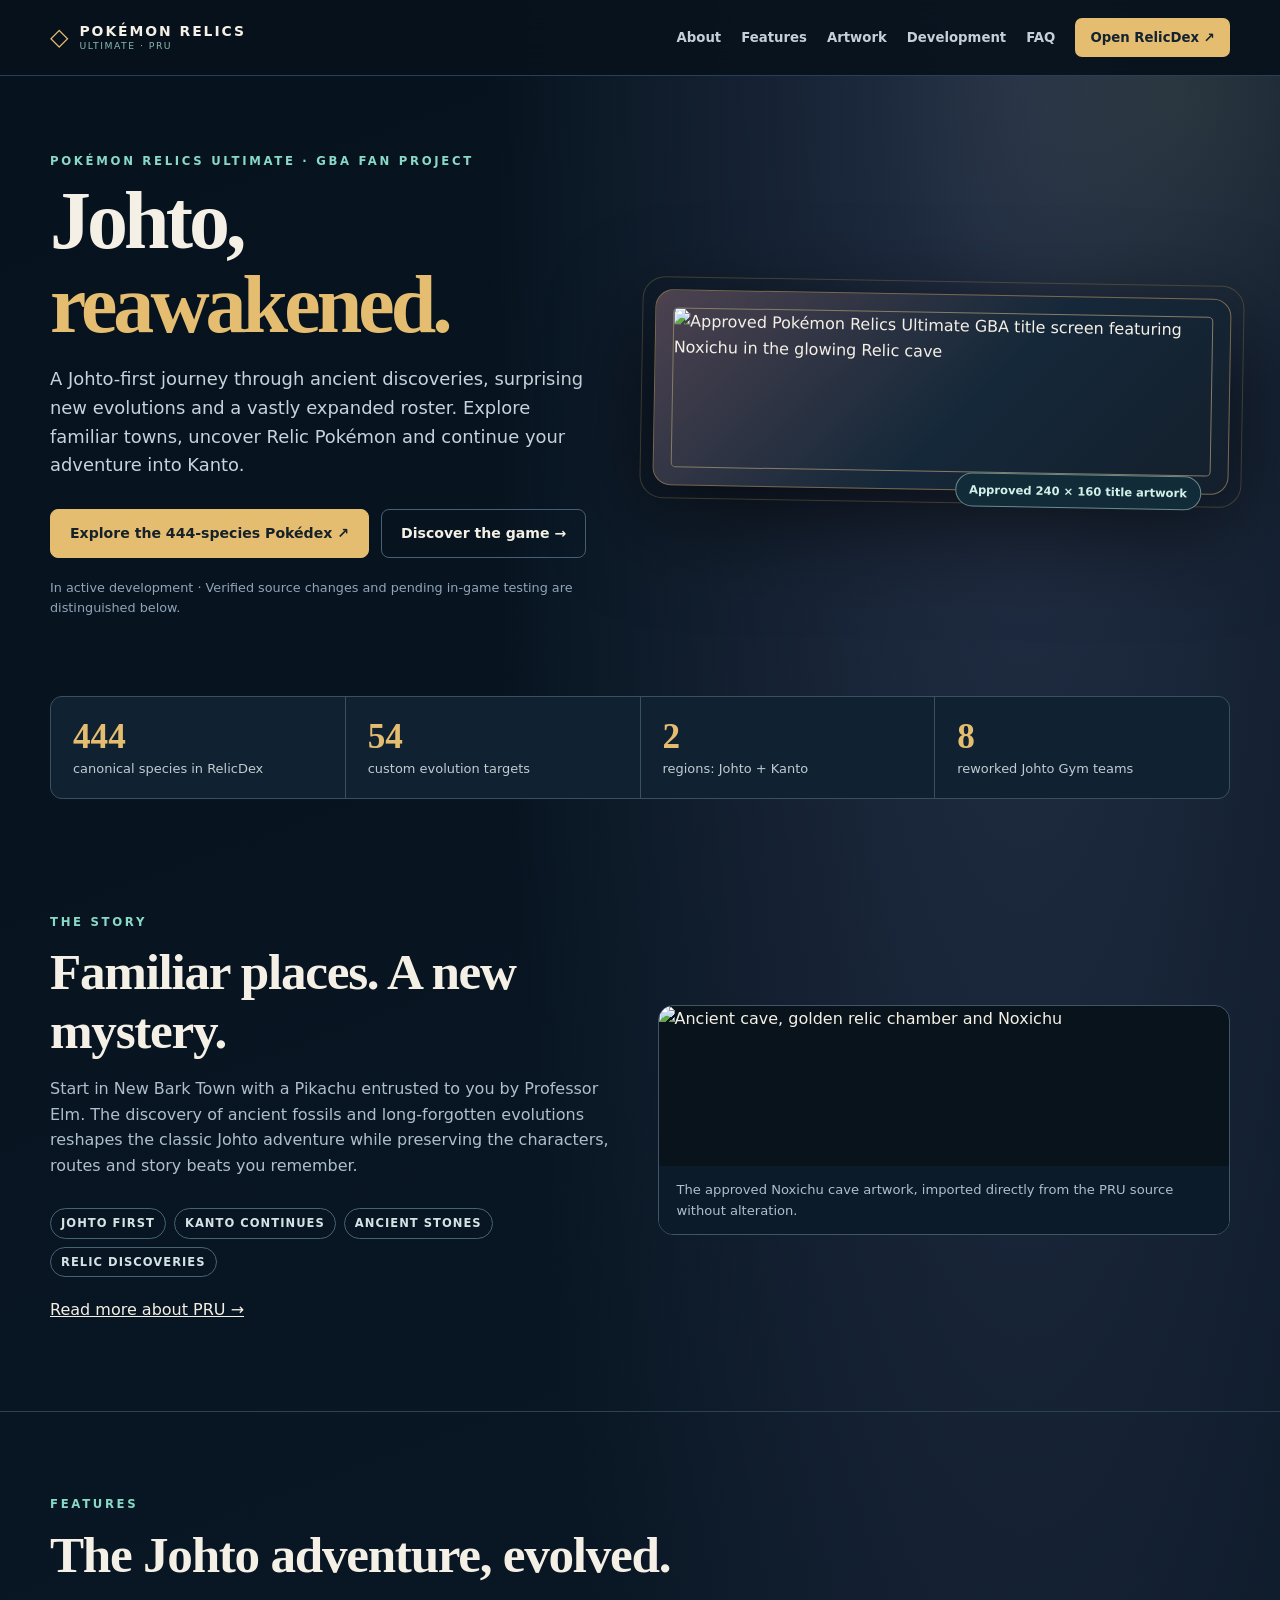
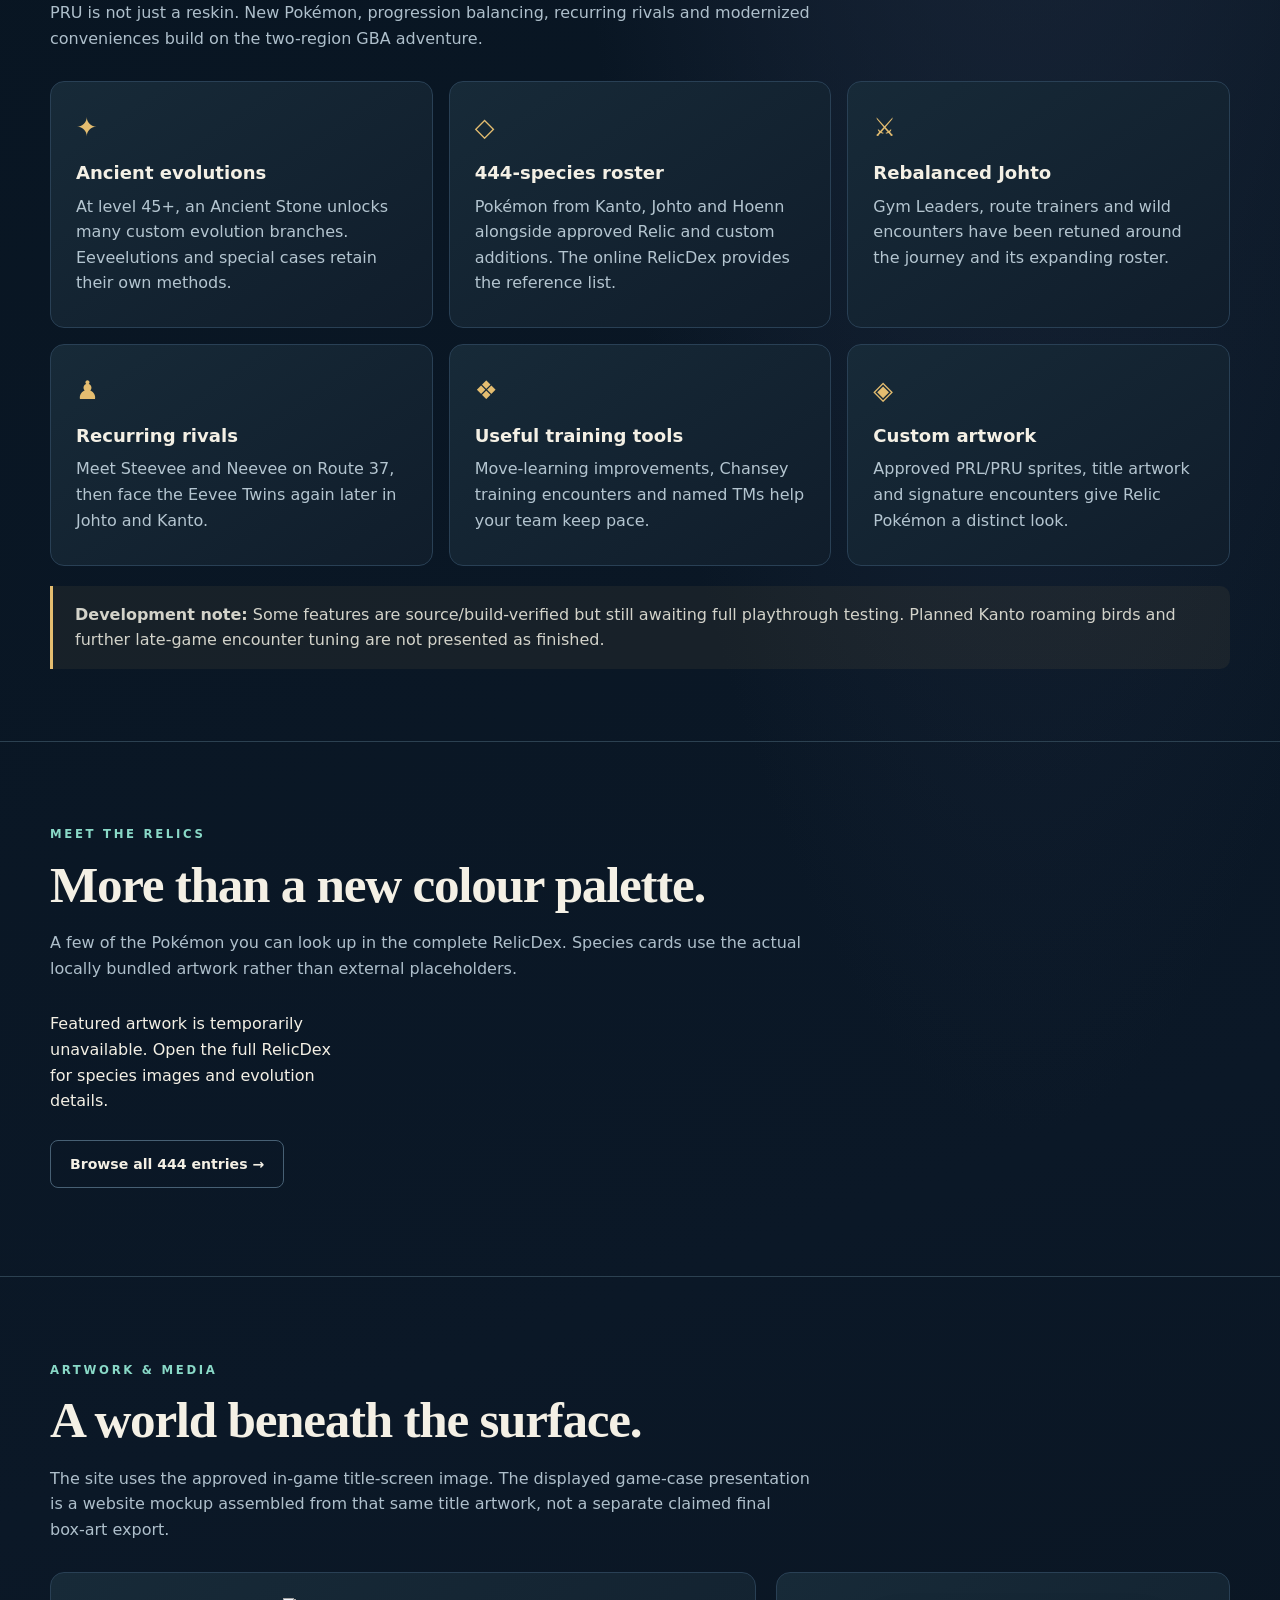
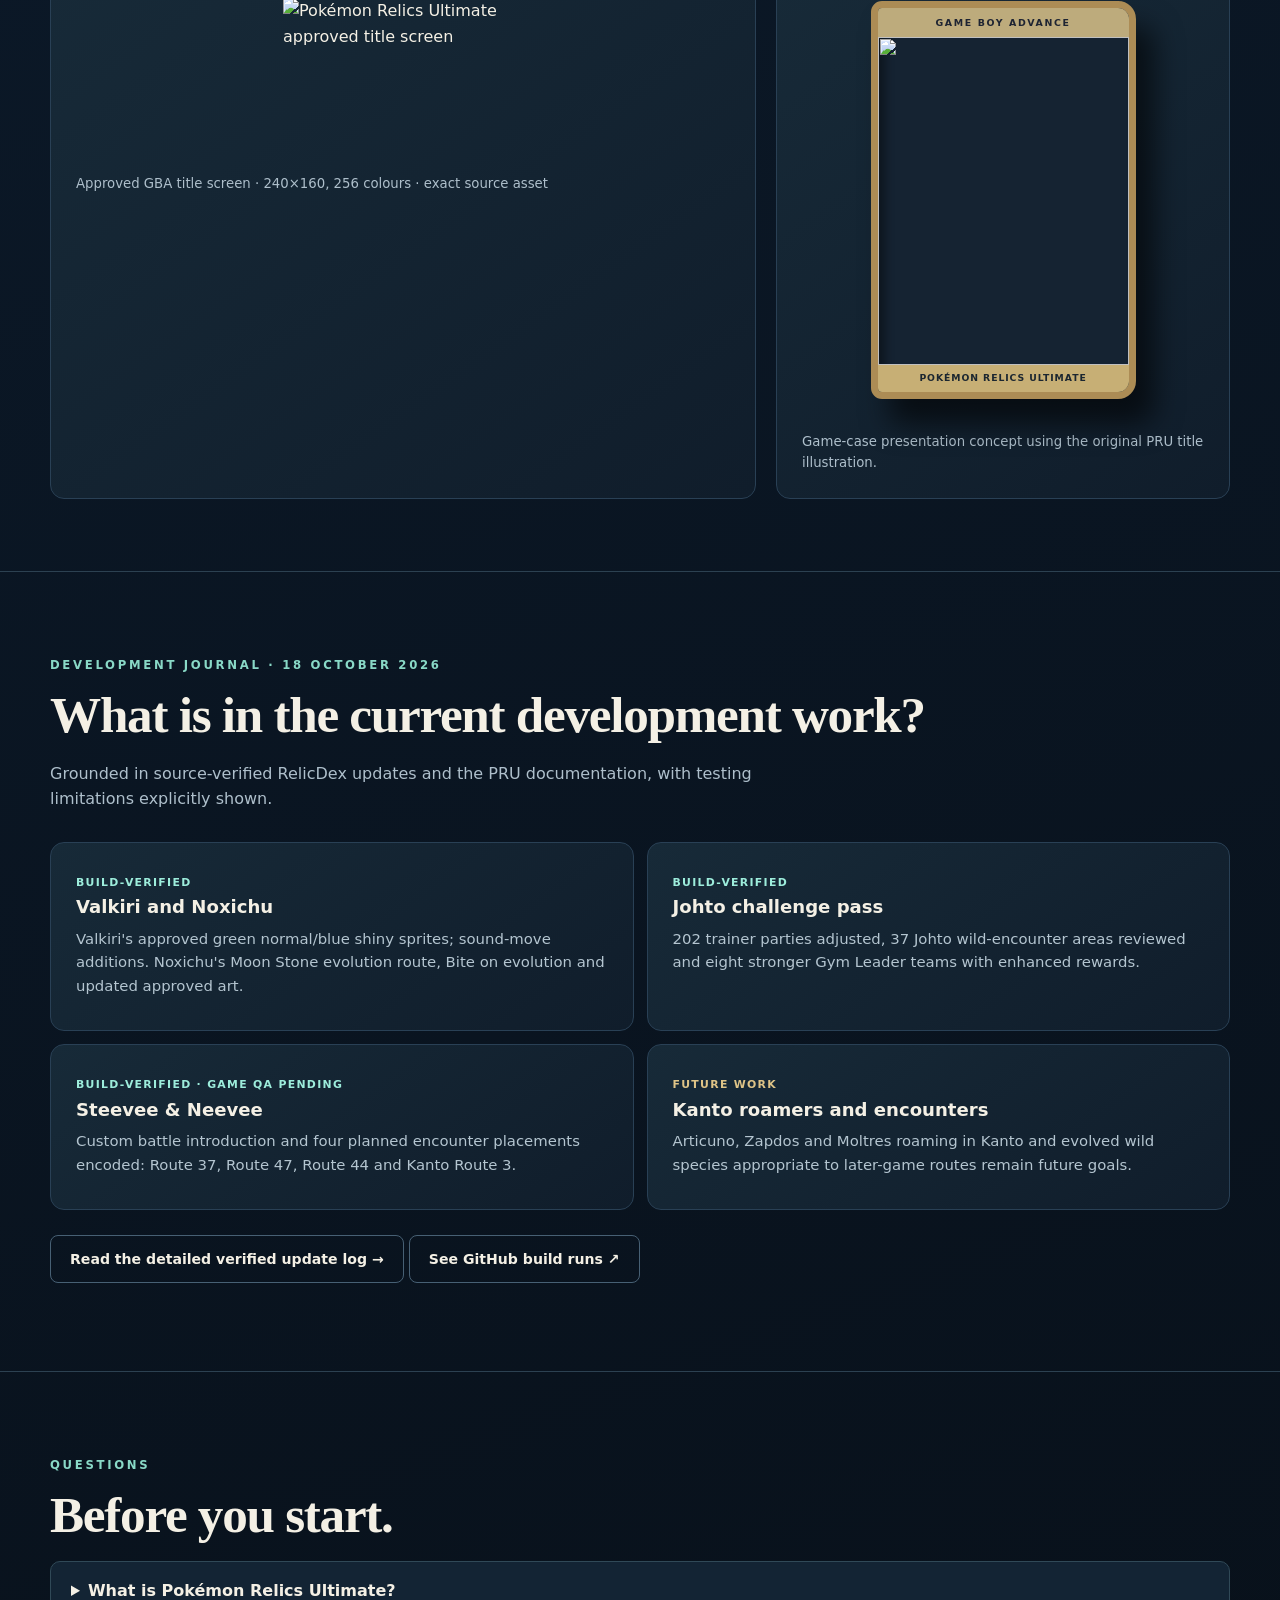
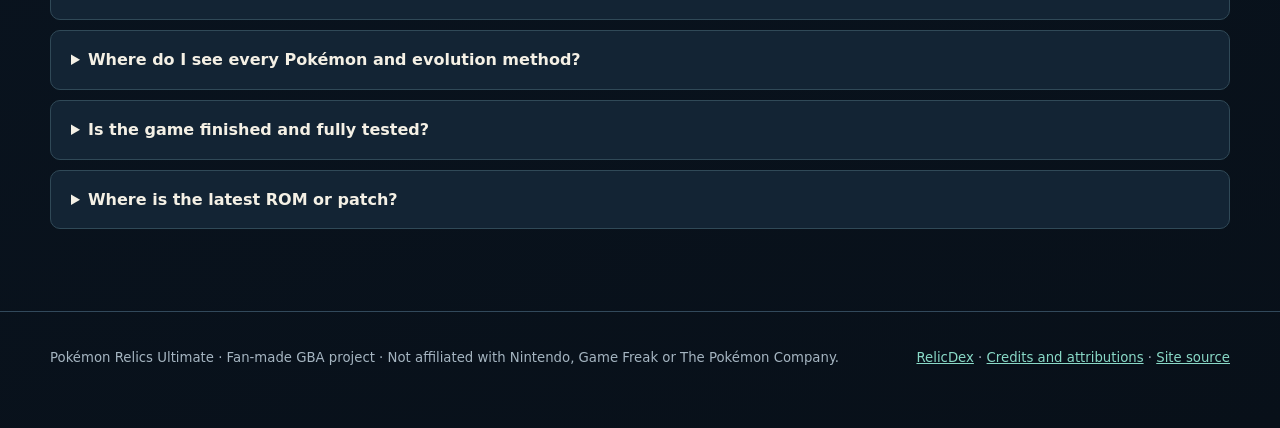
==== site/pru/index.html @ 5d728627 "feat(pru-site): publish PRU companion website with approved title and live RelicDex sprites" ====
<!doctype html><html lang="en"><head><meta charset="utf-8"><meta name="viewport" content="width=device-width, initial-scale=1"><meta name="theme-color" content="#08111b"><meta name="description" content="The official development companion for Pokémon Relics Ultimate: a 444-species GBA Johto and Kanto adventure, custom evolutions, artwork and RelicDex."><link rel="stylesheet" href="styles.css"><title>Pokémon Relics Ultimate — Johto, Reawakened</title></head><body><header class="mast"><div class="container"><a class="brand" href="./" aria-label="Pokémon Relics Ultimate home"><span class="emblem">◇</span><span><b>POKÉMON RELICS</b><small>ULTIMATE · PRU</small></span></a><nav class="nav" aria-label="Main navigation"><a href="about/">About</a><a href="#features">Features</a><a href="#gallery">Artwork</a><a href="#updates">Development</a><a href="#faq">FAQ</a><a class="dex-link" href="../">Open RelicDex ↗</a></nav></div></header>
<main>
<section class="hero"><div class="container hero-grid"><div><div class="eyebrow">Pokémon Relics Ultimate · GBA fan project</div><h1>Johto,<br><span>reawakened.</span></h1><p class="lead">A Johto-first journey through ancient discoveries, surprising new evolutions and a vastly expanded roster. Explore familiar towns, uncover Relic Pokémon and continue your adventure into Kanto.</p><div class="hero-actions"><a class="btn" href="../">Explore the 444-species Pokédex ↗</a><a class="btn secondary" href="about/">Discover the game →</a></div><p class="micro">In active development · Verified source changes and pending in-game testing are distinguished below.</p></div><div class="art-frame"><img src="media/title-screen.png" alt="Approved Pokémon Relics Ultimate GBA title screen featuring Noxichu in the glowing Relic cave" width="240" height="160"><span class="tag">Approved 240 × 160 title artwork</span></div></div></section>
<div class="container"><div class="metric-bar" aria-label="Project highlights"><div><b>444</b><span>canonical species in RelicDex</span></div><div><b>54</b><span>custom evolution targets</span></div><div><b>2</b><span>regions: Johto + Kanto</span></div><div><b>8</b><span>reworked Johto Gym teams</span></div></div></div>
<section id="about" class="section"><div class="container feature-split"><div><p class="eyebrow">The story</p><h2>Familiar places. A new mystery.</h2><p class="intro">Start in New Bark Town with a Pikachu entrusted to you by Professor Elm. The discovery of ancient fossils and long-forgotten evolutions reshapes the classic Johto adventure while preserving the characters, routes and story beats you remember.</p><div class="chips"><span class="chip">Johto first</span><span class="chip">Kanto continues</span><span class="chip">Ancient Stones</span><span class="chip">Relic discoveries</span></div><p style="margin-top:20px"><a class="text-link" href="about/">Read more about PRU →</a></p></div><div class="quote-art"><img src="media/title-screen.png" width="240" height="160" alt="Ancient cave, golden relic chamber and Noxichu"><div class="caption">The approved Noxichu cave artwork, imported directly from the PRU source without alteration.</div></div></div></section>
<section class="section divider" id="features"><div class="container"><p class="eyebrow">Features</p><h2>The Johto adventure, evolved.</h2><p class="intro">PRU is not just a reskin. New Pokémon, progression balancing, recurring rivals and modernized conveniences build on the two-region GBA adventure.</p><div class="grid-3">
<article class="panel"><div class="iconic">✦</div><h3>Ancient evolutions</h3><p>At level 45+, an Ancient Stone unlocks many custom evolution branches. Eeveelutions and special cases retain their own methods.</p></article>
<article class="panel"><div class="iconic">◇</div><h3>444-species roster</h3><p>Pokémon from Kanto, Johto and Hoenn alongside approved Relic and custom additions. The online RelicDex provides the reference list.</p></article>
<article class="panel"><div class="iconic">⚔</div><h3>Rebalanced Johto</h3><p>Gym Leaders, route trainers and wild encounters have been retuned around the journey and its expanding roster.</p></article>
<article class="panel"><div class="iconic">♟</div><h3>Recurring rivals</h3><p>Meet Steevee and Neevee on Route 37, then face the Eevee Twins again later in Johto and Kanto.</p></article>
<article class="panel"><div class="iconic">❖</div><h3>Useful training tools</h3><p>Move-learning improvements, Chansey training encounters and named TMs help your team keep pace.</p></article>
<article class="panel"><div class="iconic">◈</div><h3>Custom artwork</h3><p>Approved PRL/PRU sprites, title artwork and signature encounters give Relic Pokémon a distinct look.</p></article>
</div><div class="aside"><strong>Development note:</strong> Some features are source/build-verified but still awaiting full playthrough testing. Planned Kanto roaming birds and further late-game encounter tuning are not presented as finished.</div></div></section>
<section class="section divider" id="pokemon"><div class="container"><p class="eyebrow">Meet the Relics</p><h2>More than a new colour palette.</h2><p class="intro">A few of the Pokémon you can look up in the complete RelicDex. Species cards use the actual locally bundled artwork rather than external placeholders.</p><div id="relic-gallery" class="dex-shelf" aria-live="polite"><div class="panel">Loading verified RelicDex artwork…</div></div><p style="margin-top:26px"><a class="btn secondary" href="../">Browse all 444 entries →</a></p></div></section>
<section class="section divider" id="gallery"><div class="container"><p class="eyebrow">Artwork &amp; media</p><h2>A world beneath the surface.</h2><p class="intro">The site uses the approved in-game title-screen image. The displayed game-case presentation is a website mockup assembled from that same title artwork, not a separate claimed final box-art export.</p><div class="gallery"><figure class="panel"><img src="media/title-screen.png" alt="Pokémon Relics Ultimate approved title screen" width="240" height="160"><figcaption>Approved GBA title screen · 240×160, 256 colours · exact source asset</figcaption></figure><figure class="panel"><div class="gamebox" role="img" aria-label="Website game-case concept featuring the approved PRU title artwork"><img src="media/title-screen.png" alt=""></div><figcaption>Game-case presentation concept using the original PRU title illustration.</figcaption></figure></div></div></section>
<section class="section divider" id="updates"><div class="container"><p class="eyebrow">Development journal · 18 October 2026</p><h2>What is in the current development work?</h2><p class="intro">Grounded in source-verified RelicDex updates and the PRU documentation, with testing limitations explicitly shown.</p><div class="timeline">
<article class="panel"><span class="status">Build-verified</span><h3>Valkiri and Noxichu</h3><p>Valkiri's approved green normal/blue shiny sprites; sound-move additions. Noxichu's Moon Stone evolution route, Bite on evolution and updated approved art.</p></article>
<article class="panel"><span class="status">Build-verified</span><h3>Johto challenge pass</h3><p>202 trainer parties adjusted, 37 Johto wild-encounter areas reviewed and eight stronger Gym Leader teams with enhanced rewards.</p></article>
<article class="panel"><span class="status">Build-verified · game QA pending</span><h3>Steevee &amp; Neevee</h3><p>Custom battle introduction and four planned encounter placements encoded: Route 37, Route 47, Route 44 and Kanto Route 3.</p></article>
<article class="panel"><span class="status plan">Future work</span><h3>Kanto roamers and encounters</h3><p>Articuno, Zapdos and Moltres roaming in Kanto and evolved wild species appropriate to later-game routes remain future goals.</p></article>
</div><p style="margin-top:25px"><a class="btn secondary" href="../updates.html">Read the detailed verified update log →</a> <a class="btn secondary" href="https://github.com/jamesthoward2112-tech/Pokemon-Johto-Relics/actions">See GitHub build runs ↗</a></p></div></section>
<section class="section divider faq" id="faq"><div class="container"><p class="eyebrow">Questions</p><h2>Before you start.</h2>
<details><summary>What is Pokémon Relics Ultimate?</summary><p>A fan-made Pokémon GBA project with a Johto-first campaign, continuation into Kanto, an expanded canonical RelicDex and bespoke Relic evolutions.</p></details>
<details><summary>Where do I see every Pokémon and evolution method?</summary><p>Use <a href="../">RelicDex</a>, which contains the 444-entry species list, artwork and evolution information. For development-specific discrepancies, consult the <a href="../updates.html">current update log</a>.</p></details>
<details><summary>Is the game finished and fully tested?</summary><p>No. Builds and source changes have passed automated checks, but individual gameplay scenarios, catchability and completion remain under testing. Do not mistake source integration for a final release.</p></details>
<details><summary>Where is the latest ROM or patch?</summary><p>Check the <a href="https://github.com/jamesthoward2112-tech/Pokemon-Johto-Relics/actions">PRU GitHub Actions builds</a> for development artifacts and the <a href="https://github.com/jamesthoward2112-tech/Pokemon-Johto-Relics/releases">Releases page</a> for any publicly posted release. Back up your save before testing a new build.</p></details>
</div></section>
</main><footer class="footer"><div class="container footer-row"><div>Pokémon Relics Ultimate · Fan-made GBA project · Not affiliated with Nintendo, Game Freak or The Pokémon Company.</div><div><a href="../">RelicDex</a> · <a href="https://github.com/jamesthoward2112-tech/Pokemon-Johto-Relics/blob/1.3-shop-ui/CREDITS.md">Credits and attributions</a> · <a href="https://github.com/jamesthoward2112-tech/RelicDex">Site source</a></div></div></footer><script src="site.js" defer></script></body></html>
---- site/pru/styles.css ----
:root{color-scheme:dark;--bg:#08111b;--panel:#101f2d;--ink:#f4f0e5;--muted:#aebfcb;--gold:#e4bd70;--teal:#89d9c7;--line:#294055}
*{box-sizing:border-box}html{scroll-behavior:smooth}body{margin:0;background:radial-gradient(ellipse at 80% 0%,#243047 0,transparent 37%),linear-gradient(160deg,#06131e 0%,#0b1827 55%,#081019 100%);color:var(--ink);font:16px/1.6 system-ui,-apple-system,Segoe UI,sans-serif}a{color:inherit}a:focus-visible,button:focus-visible{outline:3px solid var(--gold);outline-offset:4px}
.container{width:min(1180px,calc(100% - 40px));margin-inline:auto}.mast{position:sticky;top:0;z-index:20;backdrop-filter:blur(20px);background:#08121ce8;border-bottom:1px solid #284057}.mast>.container{min-height:75px;display:flex;align-items:center;gap:1.6rem}.brand{text-decoration:none;display:flex;align-items:center;gap:11px;min-width:max-content}.emblem{color:var(--gold);font-size:1.5rem}.brand b{display:block;letter-spacing:.14em;font-size:.87rem;line-height:1.15}.brand small{display:block;color:#8ab8b1;letter-spacing:.16em;font-size:.58rem;line-height:1.5}.nav{display:flex;align-items:center;justify-content:flex-end;gap:1.25rem;flex:1;flex-wrap:wrap}.nav a{text-decoration:none;color:#c4cfda;font-weight:600;font-size:.83rem}.nav a:hover,.text-link:hover{color:var(--gold)}.nav .dex-link{background:var(--gold);color:#132331;padding:.55rem .95rem;border-radius:7px}.nav .dex-link:hover{color:#132331;background:#f2d49c}
.eyebrow{color:var(--teal);font-size:.73rem;letter-spacing:.23em;text-transform:uppercase;font-weight:800}.hero{padding:76px 0 65px;position:relative;overflow:hidden}.hero:before{content:"";position:absolute;width:600px;height:600px;right:-190px;top:-280px;background:radial-gradient(circle,#53604c44 0,transparent 70%);pointer-events:none}.hero-grid{display:grid;grid-template-columns:minmax(0,1fr) minmax(0,1.06fr);align-items:center;gap:5.2%}.hero h1{font-family:Georgia,Cambria,serif;font-size:clamp(2.9rem,6.4vw,5.6rem);line-height:1.03;letter-spacing:-.048em;margin:.5rem 0 1.1rem}.hero h1 span{color:var(--gold)}.lead{font-size:1.12rem;color:#c7d3db;max-width:620px}.hero-actions{display:flex;gap:12px;flex-wrap:wrap;margin-top:29px}.btn{display:inline-flex;justify-content:center;align-items:center;gap:9px;background:var(--gold);color:#16212a;text-decoration:none;border-radius:8px;padding:12px 19px;font-weight:800;font-size:.88rem;border:1px solid var(--gold)}.btn.secondary{background:transparent;color:var(--ink);border-color:#476074}.btn:hover{filter:brightness(1.1);transform:translateY(-1px)}.micro{font-size:.8rem;color:#91a4b6;margin-top:20px}
.art-frame{position:relative;padding:17px;background:linear-gradient(135deg,#4d4250,#152839 55%,#141f2c);box-shadow:0 30px 100px #000a;border:1px solid #7a684e;border-radius:18px;transform:rotate(1deg)}.art-frame:before{content:"";position:absolute;inset:-14px;border:1px solid #ac90554d;border-radius:23px;pointer-events:none}.art-frame img{display:block;width:100%;aspect-ratio:3/2;object-fit:cover;image-rendering:pixelated;border:1px solid #857c64;border-radius:5px}.art-frame .tag{position:absolute;bottom:-17px;right:26px;padding:7px 13px;background:#112b38;border:1px solid #6b8a8a;border-radius:100px;color:#d4efe8;font-size:.72rem;font-weight:700}
.metric-bar{display:grid;grid-template-columns:repeat(4,1fr);gap:1px;background:#395063;border:1px solid #395063;border-radius:12px;overflow:hidden;margin-bottom:30px}.metric-bar>div{background:#102231;padding:19px 22px}.metric-bar b{display:block;font:700 clamp(1.5rem,3vw,2.2rem)/1.2 Georgia,serif;color:var(--gold)}.metric-bar span{display:block;color:#c1cbd1;font-size:.81rem}
section{scroll-margin-top:88px}.section{padding:72px 0}.section h2{font-family:Georgia,Cambria,serif;font-size:clamp(2rem,4vw,3.2rem);letter-spacing:-.025em;line-height:1.14;margin:.5rem 0 1rem}.intro{max-width:760px;color:var(--muted);margin-bottom:30px}.divider{border-top:1px solid #2c4151}.grid-3{display:grid;grid-template-columns:repeat(3,minmax(0,1fr));gap:16px}.grid-2{display:grid;grid-template-columns:repeat(2,minmax(0,1fr));gap:18px}.panel{background:linear-gradient(145deg,#172a38,#101d2b);border:1px solid var(--line);border-radius:14px;padding:25px}.panel .num{font:700 1.6rem Georgia,serif;color:var(--gold)}.panel h3{font-size:1.13rem;line-height:1.35;margin:.8rem 0 .5rem}.panel p{color:#b4c5d0;margin:.4rem 0}.iconic{font-size:1.6rem;color:var(--gold)}.aside{border-left:3px solid var(--gold);padding:16px 22px;margin-top:20px;background:#dcb86211;color:#d3d3ca;border-radius:0 10px 10px 0}
.feature-split{display:grid;grid-template-columns:1fr 1fr;gap:35px;align-items:center}.quote-art{position:relative;border:1px solid #415565;border-radius:15px;overflow:hidden;background:#09131b}.quote-art img{width:100%;display:block;image-rendering:pixelated}.quote-art .caption{padding:13px 18px;font-size:.82rem;color:#aebfcb;background:#0c1b29}.chips{display:flex;gap:8px;flex-wrap:wrap;margin-top:16px}.chip{font-size:.72rem;text-transform:uppercase;letter-spacing:.09em;font-weight:800;color:#d4e4e5;border:1px solid #476373;padding:5px 10px;border-radius:30px}
.dex-shelf{display:grid;grid-template-columns:repeat(4,minmax(0,1fr));gap:14px}.monster{background:#101e2c;border:1px solid #2b4653;border-radius:13px;padding:15px;text-align:center;text-decoration:none;transition:transform .2s,border-color .2s}.monster:hover{transform:translateY(-4px);border-color:#bd9d68}.monster img{width:120px;height:120px;max-width:100%;object-fit:contain;image-rendering:pixelated;filter:drop-shadow(0 10px 12px #0007)}.monster strong{display:block;margin-top:8px;color:var(--ink)}.monster small{display:block;color:#a6bdc8}.monster .types{display:block;color:var(--gold);font-size:.77rem}
.gallery{display:grid;grid-template-columns:1.4fr .9fr;gap:20px;align-items:stretch}.gallery .panel{min-width:0}.gallery figure{margin:0}.gallery img{max-width:100%;display:block;margin:auto;image-rendering:pixelated}.gallery figcaption{color:#aebfcb;font-size:.83rem;padding-top:15px}.gamebox{width:min(265px,87%);margin:3px auto 17px;border-radius:11px 18px 18px 11px;background:#152332;border:7px solid #ac8c55;box-shadow:18px 25px 28px #0009, inset 7px 0 10px #0006;overflow:hidden;position:relative;aspect-ratio:2/3;display:flex;flex-direction:column}.gamebox:before{content:"GAME BOY ADVANCE";background:#bdab7c;color:#1e2432;letter-spacing:.17em;font-weight:900;font-size:.59rem;padding:7px;text-align:center}.gamebox img{object-fit:cover;width:100%;height:100%;flex:1;min-height:0}.gamebox:after{content:"POKÉMON RELICS ULTIMATE";display:block;background:#c7af75;color:#1b2630;text-align:center;font-size:.58rem;font-weight:900;letter-spacing:.1em;padding:6px}
.timeline{display:grid;grid-template-columns:repeat(2,minmax(0,1fr));gap:13px}.timeline .panel h3{margin:.1rem 0 .5rem}.status{display:inline-block;color:#9deddc;font-size:.68rem;letter-spacing:.12em;text-transform:uppercase;font-weight:900}.status.plan{color:#dfc487}.timeline p{font-size:.93rem}.smaller{font-size:.9rem;color:#aebfcb}.faq details{background:#132434;border:1px solid #304957;border-radius:10px;margin-bottom:10px;padding:16px 20px}.faq summary{cursor:pointer;font-weight:750}.faq details p{color:#bac8d0;margin-bottom:0}.footer{border-top:1px solid #32495b;padding:35px 0 60px;color:#a5b5c1;font-size:.83rem}.footer a{color:var(--teal)}.footer-row{display:flex;justify-content:space-between;flex-wrap:wrap;gap:20px}
@media(max-width:940px){.nav{gap:.6rem 1rem}.hero-grid{gap:30px}.hero{padding-top:54px}.grid-3{grid-template-columns:repeat(2,1fr)}}
@media(max-width:700px){.mast>.container{min-height:69px;flex-wrap:wrap;gap:.5rem;padding:12px 0}.brand{width:100%;justify-content:center}.nav{justify-content:center}.nav a{font-size:.75rem}.hero-grid,.feature-split,.gallery,.grid-2{grid-template-columns:1fr}.hero-grid .art-frame{max-width:560px;margin:26px auto 0}.hero{padding:48px 0}.hero h1{font-size:3.2rem}.metric-bar{grid-template-columns:repeat(2,1fr)}.grid-3,.timeline{grid-template-columns:1fr}.dex-shelf{grid-template-columns:repeat(2,minmax(0,1fr))}.section{padding:48px 0}.container{width:min(100% - 26px,1180px)}.panel{padding:20px}}
@media(prefers-reduced-motion:reduce){html{scroll-behavior:auto}*{transition:none!important}}
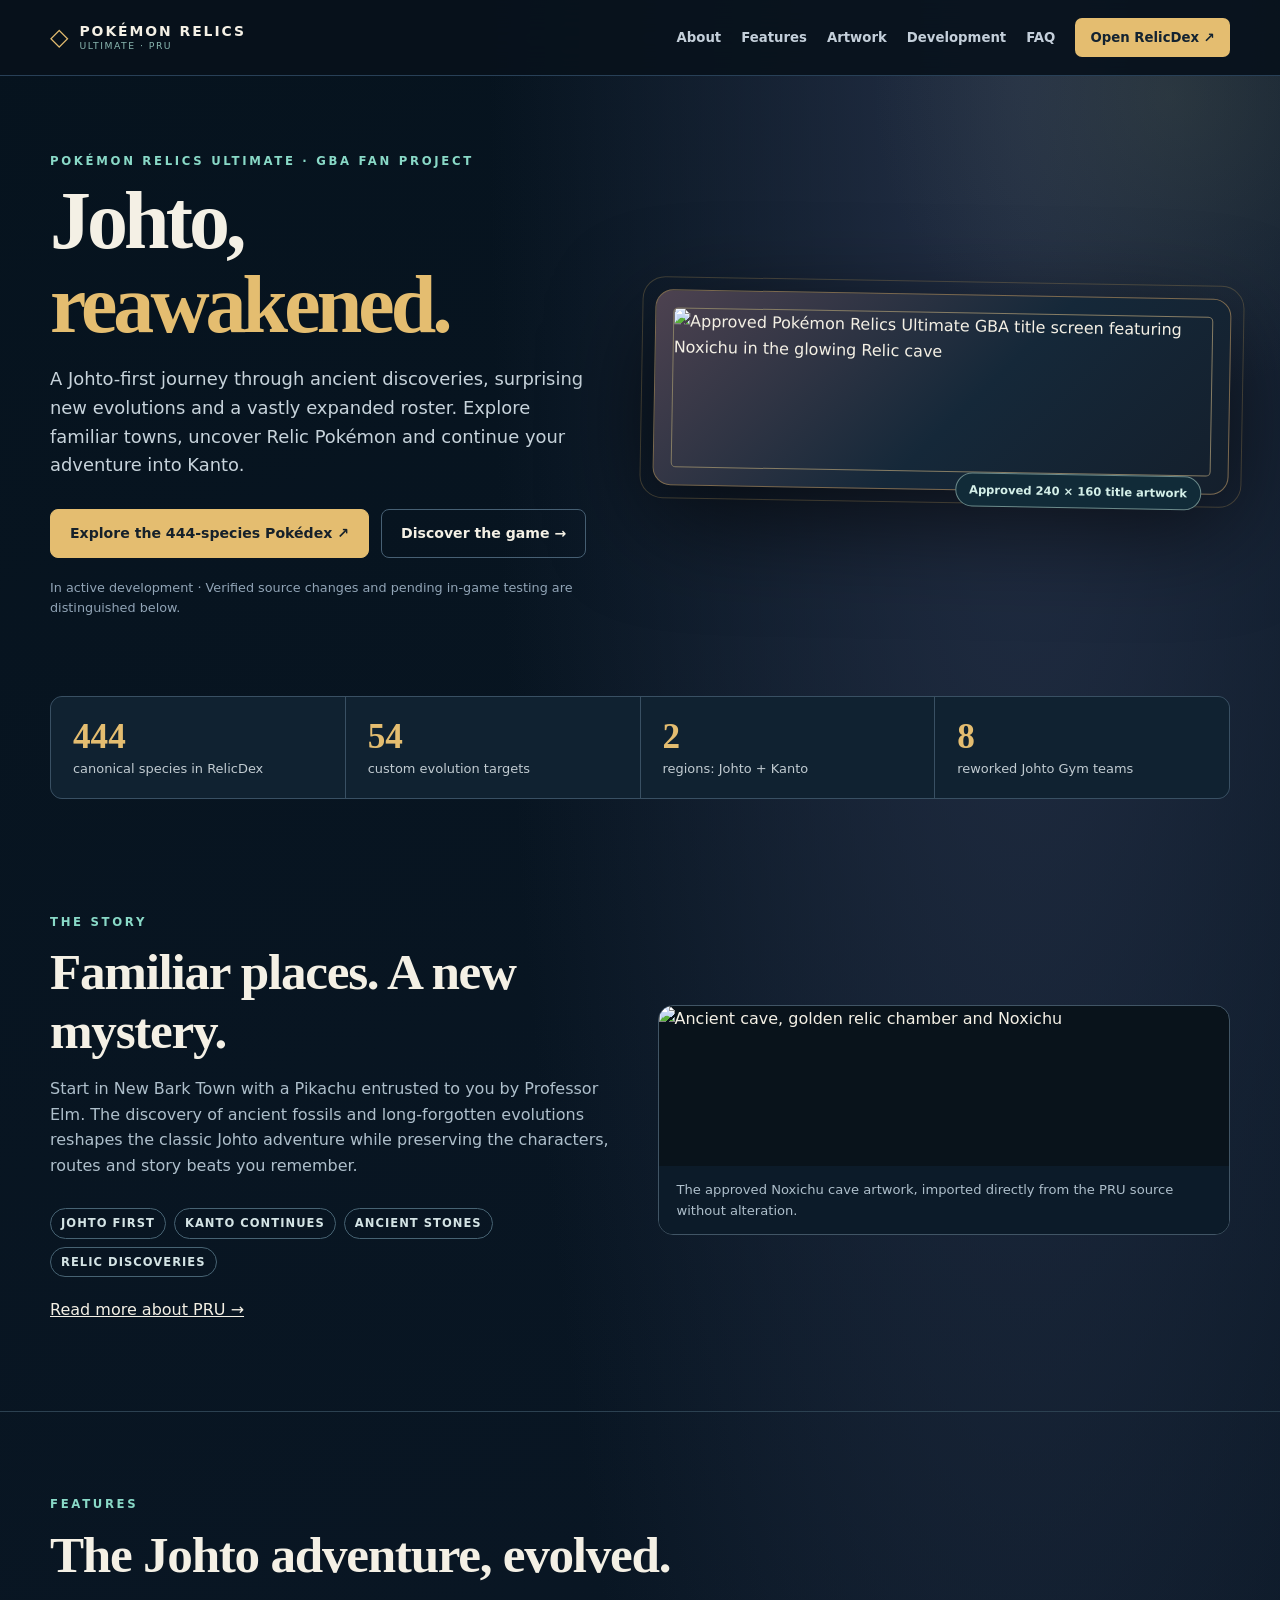
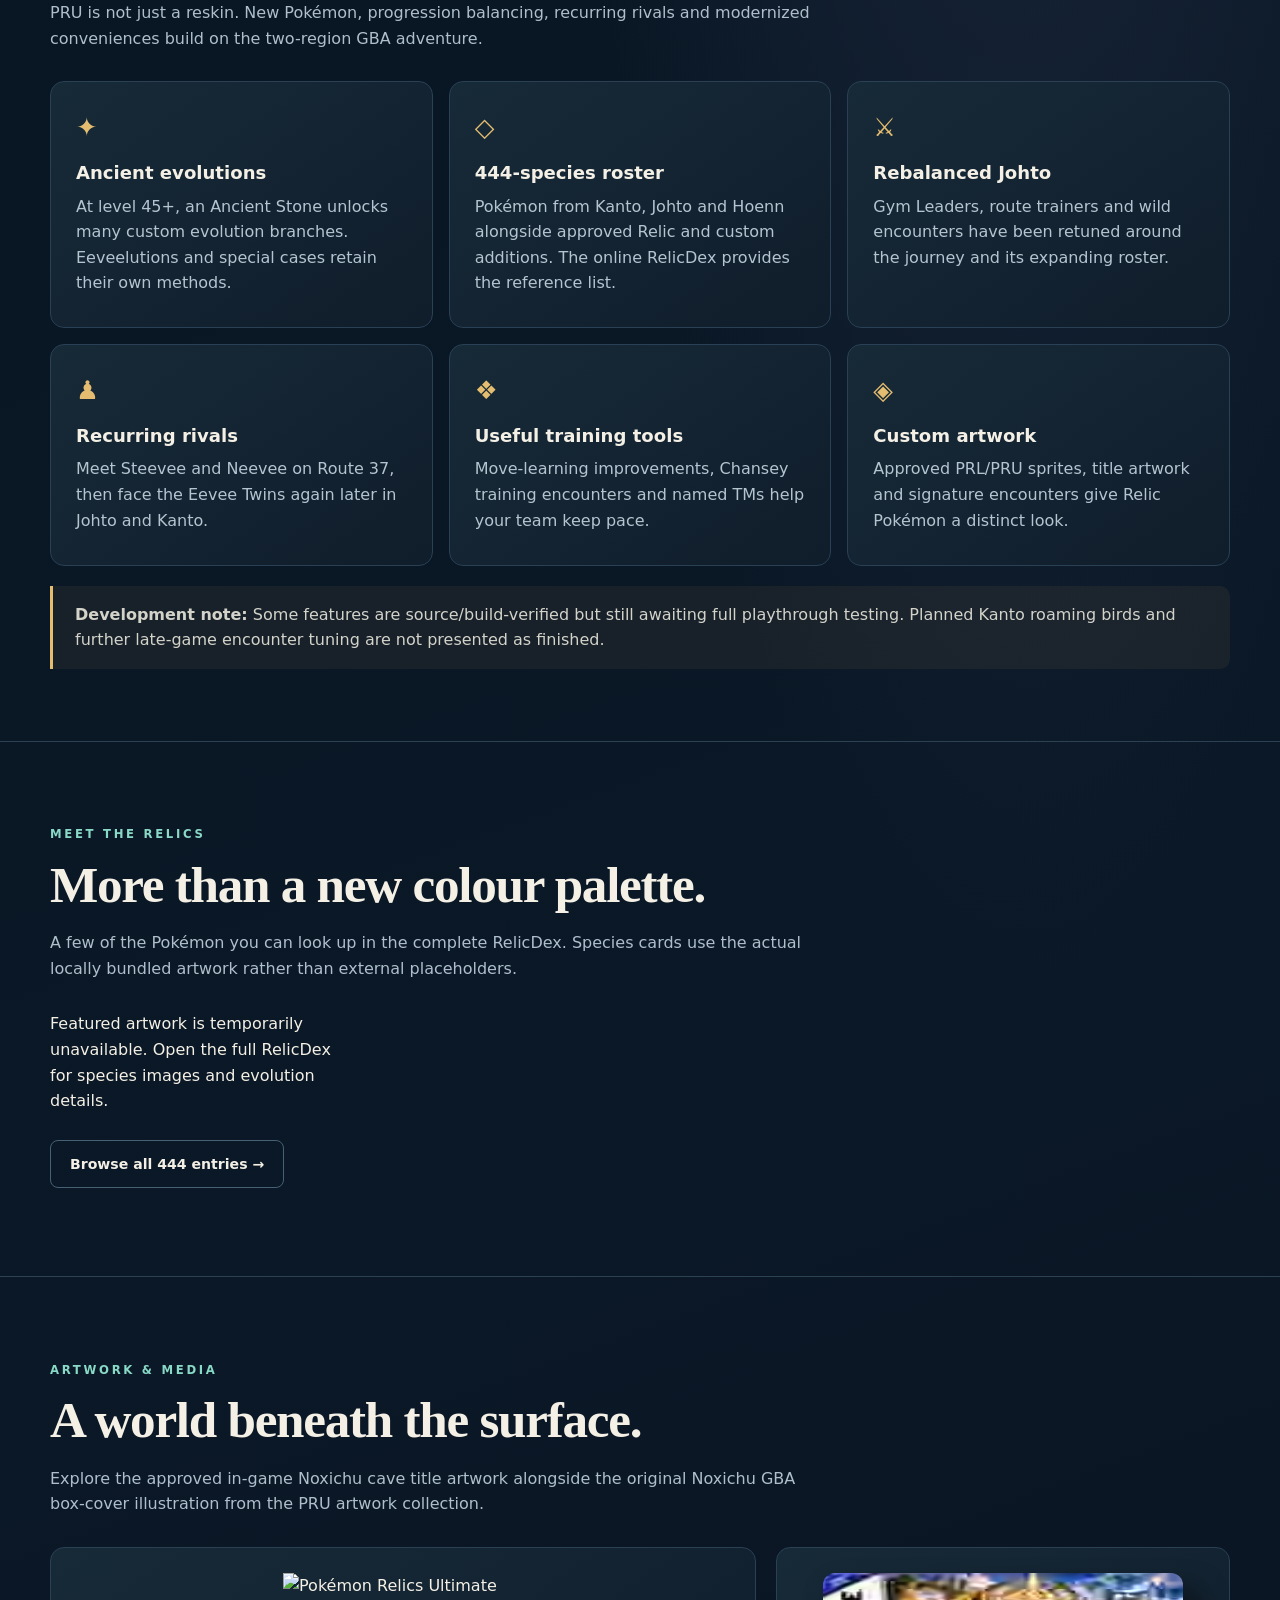
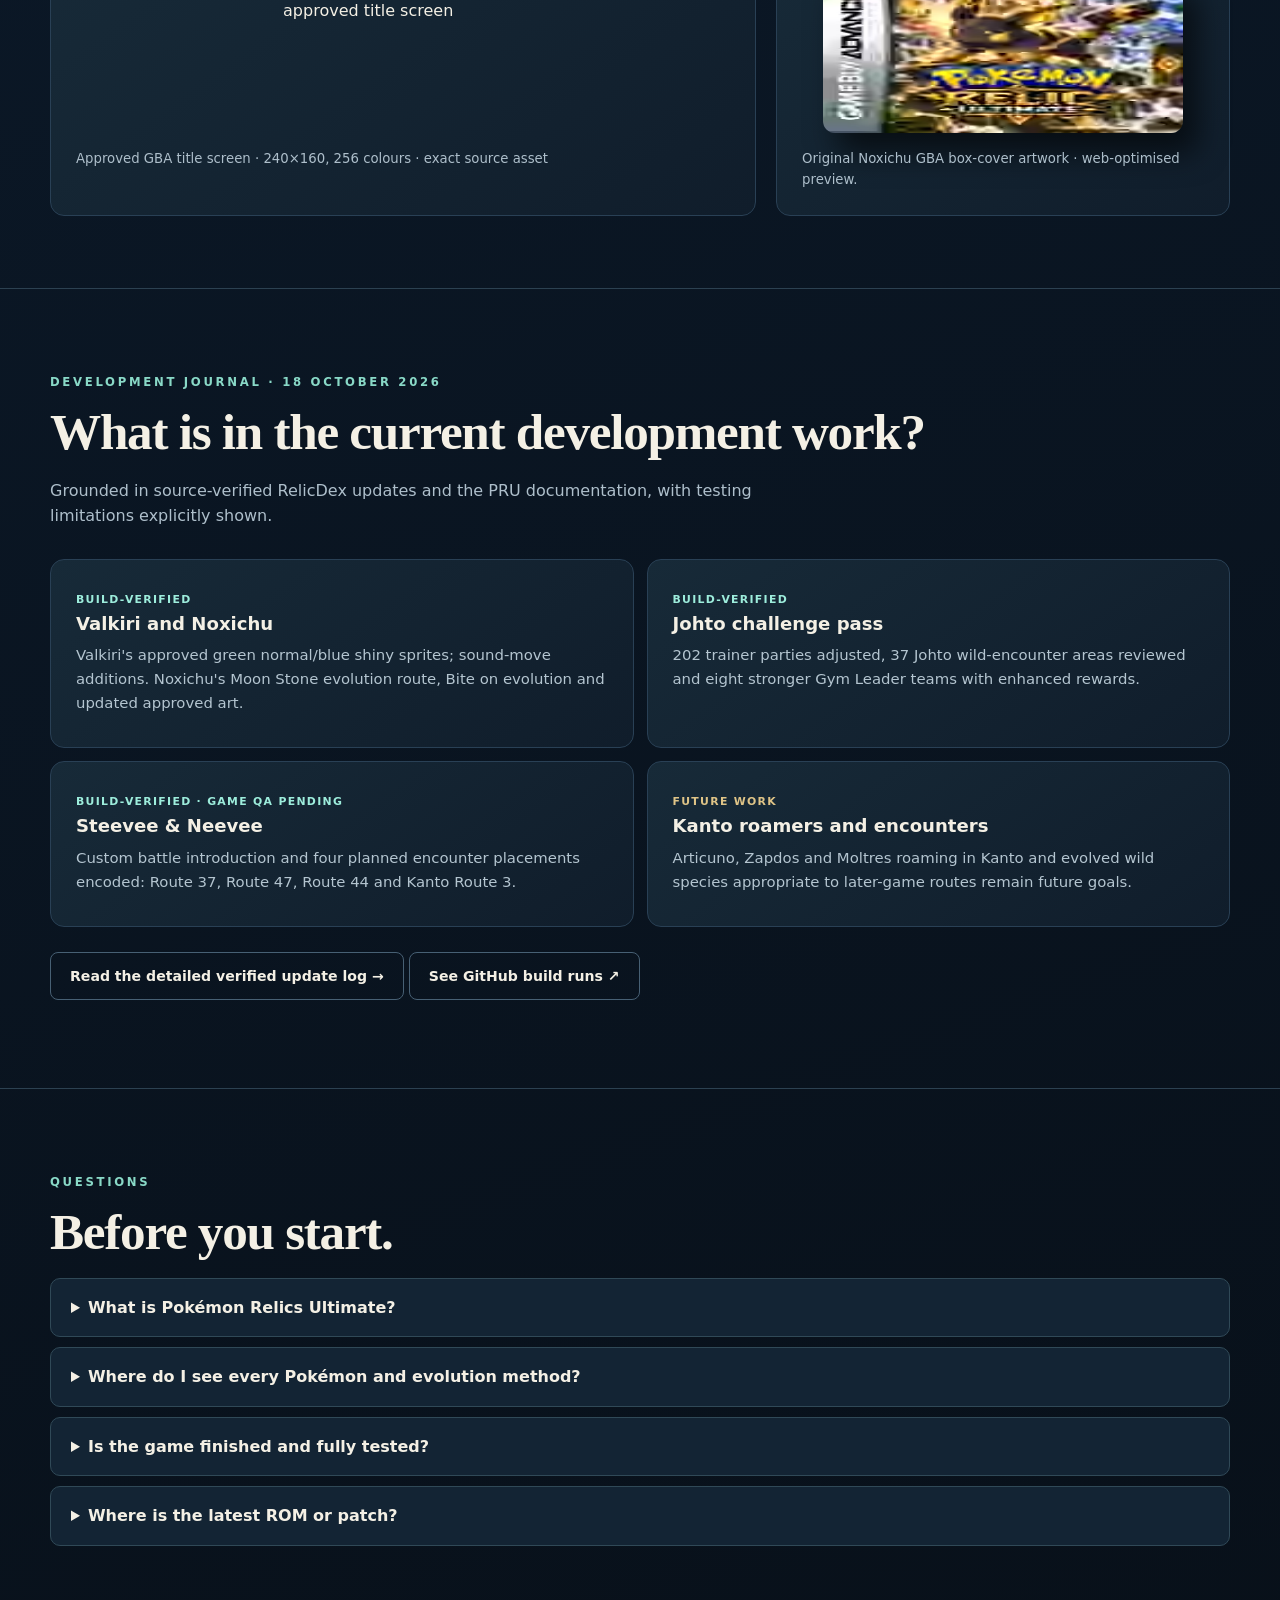
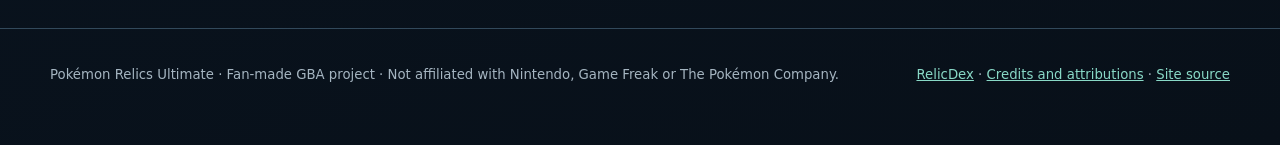
==== commit 6a40634d: "feat(pru-site): include original Noxichu GBA box art in microsite gallery" ====
--- a/site/pru/index.html
+++ b/site/pru/index.html
@@ -12,7 +12,7 @@
 <article class="panel"><div class="iconic">◈</div><h3>Custom artwork</h3><p>Approved PRL/PRU sprites, title artwork and signature encounters give Relic Pokémon a distinct look.</p></article>
 </div><div class="aside"><strong>Development note:</strong> Some features are source/build-verified but still awaiting full playthrough testing. Planned Kanto roaming birds and further late-game encounter tuning are not presented as finished.</div></div></section>
 <section class="section divider" id="pokemon"><div class="container"><p class="eyebrow">Meet the Relics</p><h2>More than a new colour palette.</h2><p class="intro">A few of the Pokémon you can look up in the complete RelicDex. Species cards use the actual locally bundled artwork rather than external placeholders.</p><div id="relic-gallery" class="dex-shelf" aria-live="polite"><div class="panel">Loading verified RelicDex artwork…</div></div><p style="margin-top:26px"><a class="btn secondary" href="../">Browse all 444 entries →</a></p></div></section>
-<section class="section divider" id="gallery"><div class="container"><p class="eyebrow">Artwork &amp; media</p><h2>A world beneath the surface.</h2><p class="intro">The site uses the approved in-game title-screen image. The displayed game-case presentation is a website mockup assembled from that same title artwork, not a separate claimed final box-art export.</p><div class="gallery"><figure class="panel"><img src="media/title-screen.png" alt="Pokémon Relics Ultimate approved title screen" width="240" height="160"><figcaption>Approved GBA title screen · 240×160, 256 colours · exact source asset</figcaption></figure><figure class="panel"><div class="gamebox" role="img" aria-label="Website game-case concept featuring the approved PRU title artwork"><img src="media/title-screen.png" alt=""></div><figcaption>Game-case presentation concept using the original PRU title illustration.</figcaption></figure></div></div></section>
+<section class="section divider" id="gallery"><div class="container"><p class="eyebrow">Artwork &amp; media</p><h2>A world beneath the surface.</h2><p class="intro">Explore the approved in-game Noxichu cave title artwork alongside the original Noxichu GBA box-cover illustration from the PRU artwork collection.</p><div class="gallery"><figure class="panel"><img src="media/title-screen.png" alt="Pokémon Relics Ultimate approved title screen" width="240" height="160"><figcaption>Approved GBA title screen · 240×160, 256 colours · exact source asset</figcaption></figure><figure class="panel"><img src="media/box-art.avif" width="160" height="160" style="width:100%;max-width:360px;border-radius:12px;box-shadow:14px 20px 30px #0009;image-rendering:auto" alt="Original high-resolution Noxichu Pokémon Relics Ultimate GBA box-cover art, web-optimised"><figcaption>Original Noxichu GBA box-cover artwork · web-optimised preview.</figcaption></figure></div></div></section>
 <section class="section divider" id="updates"><div class="container"><p class="eyebrow">Development journal · 18 October 2026</p><h2>What is in the current development work?</h2><p class="intro">Grounded in source-verified RelicDex updates and the PRU documentation, with testing limitations explicitly shown.</p><div class="timeline">
 <article class="panel"><span class="status">Build-verified</span><h3>Valkiri and Noxichu</h3><p>Valkiri's approved green normal/blue shiny sprites; sound-move additions. Noxichu's Moon Stone evolution route, Bite on evolution and updated approved art.</p></article>
 <article class="panel"><span class="status">Build-verified</span><h3>Johto challenge pass</h3><p>202 trainer parties adjusted, 37 Johto wild-encounter areas reviewed and eight stronger Gym Leader teams with enhanced rewards.</p></article>
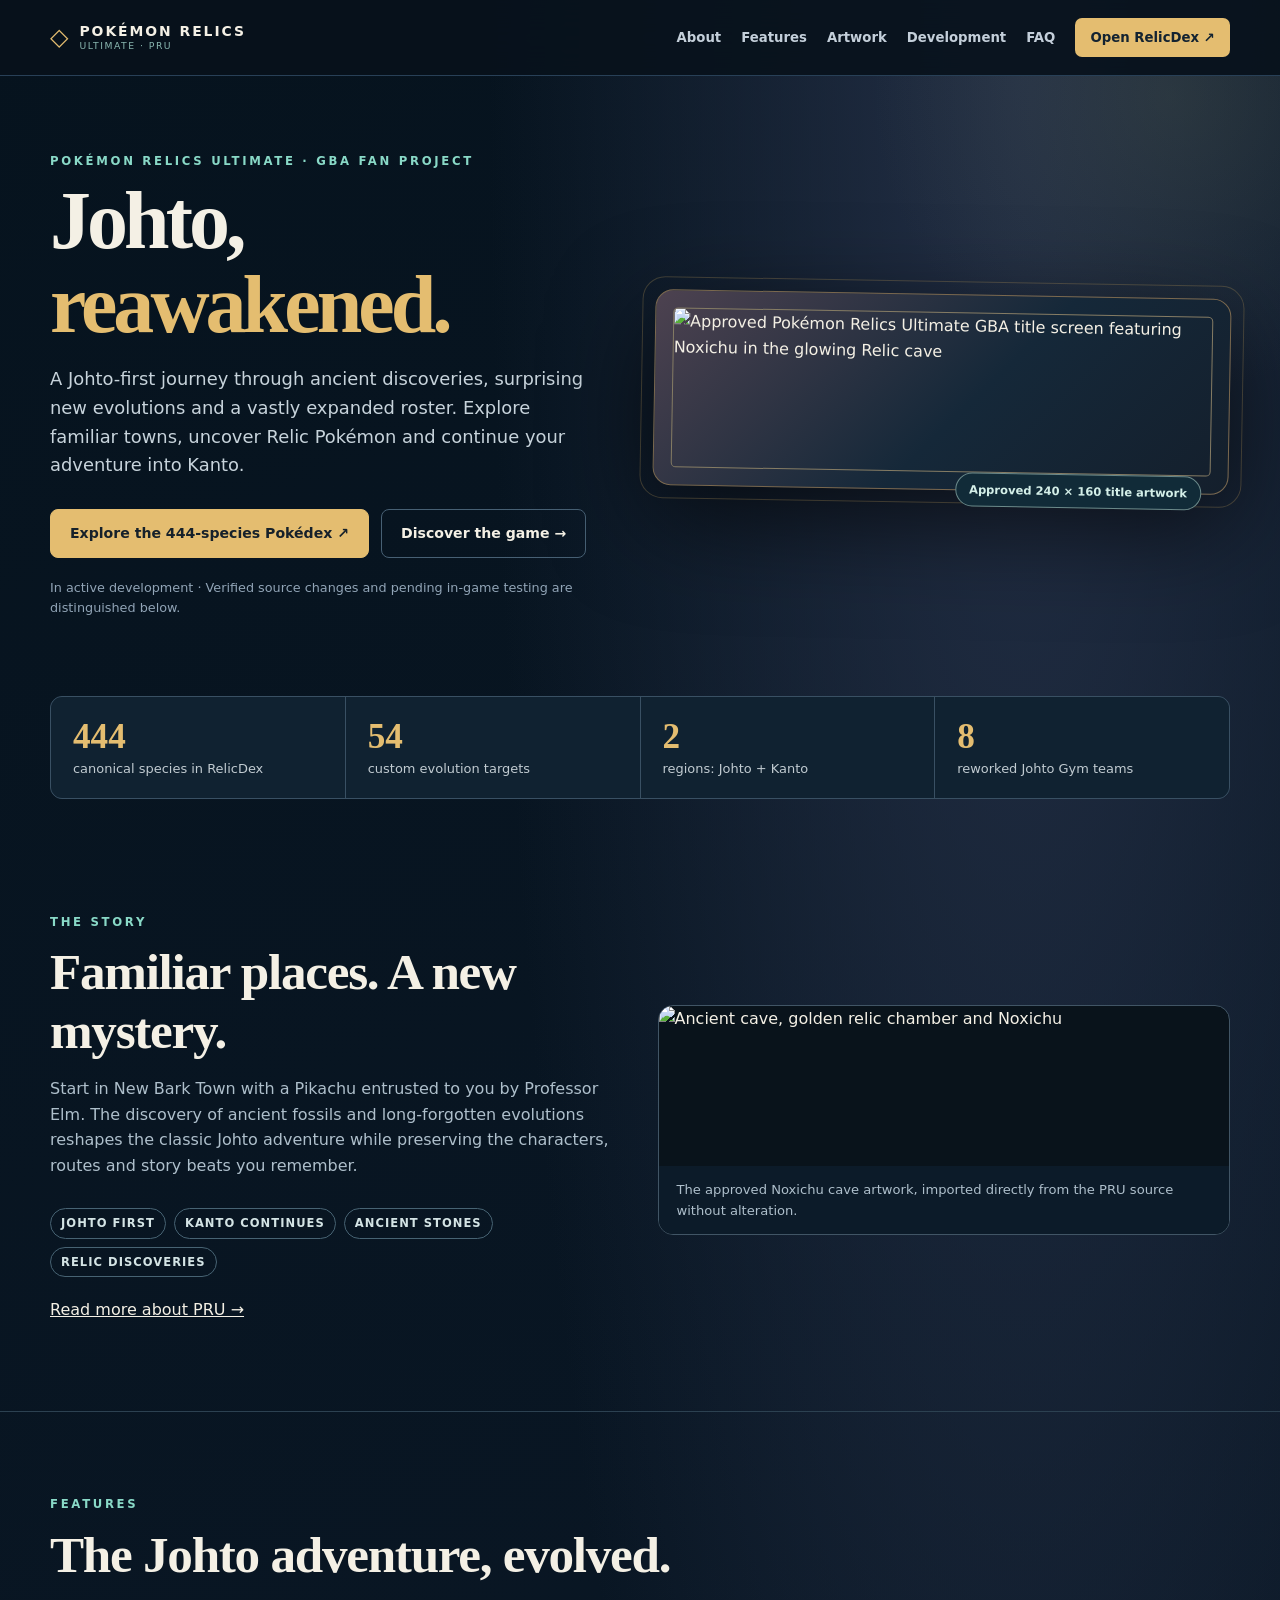
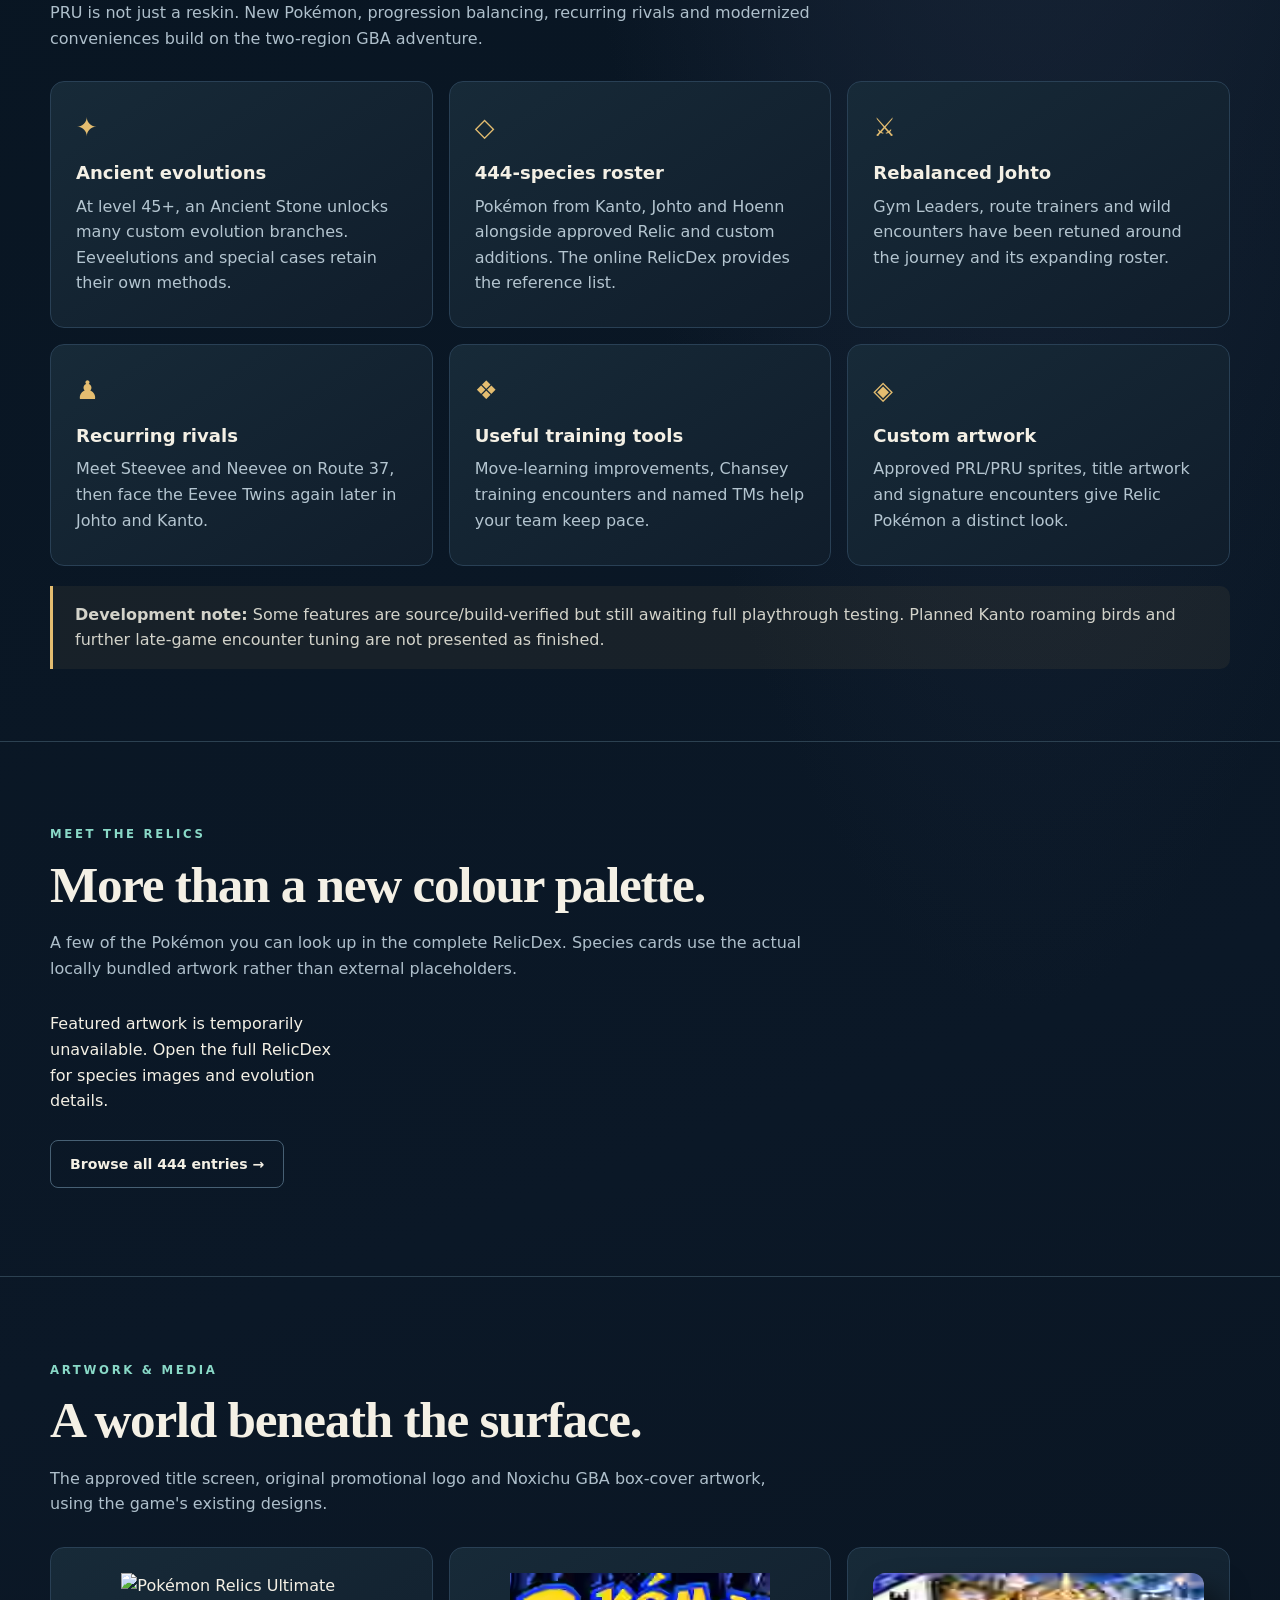
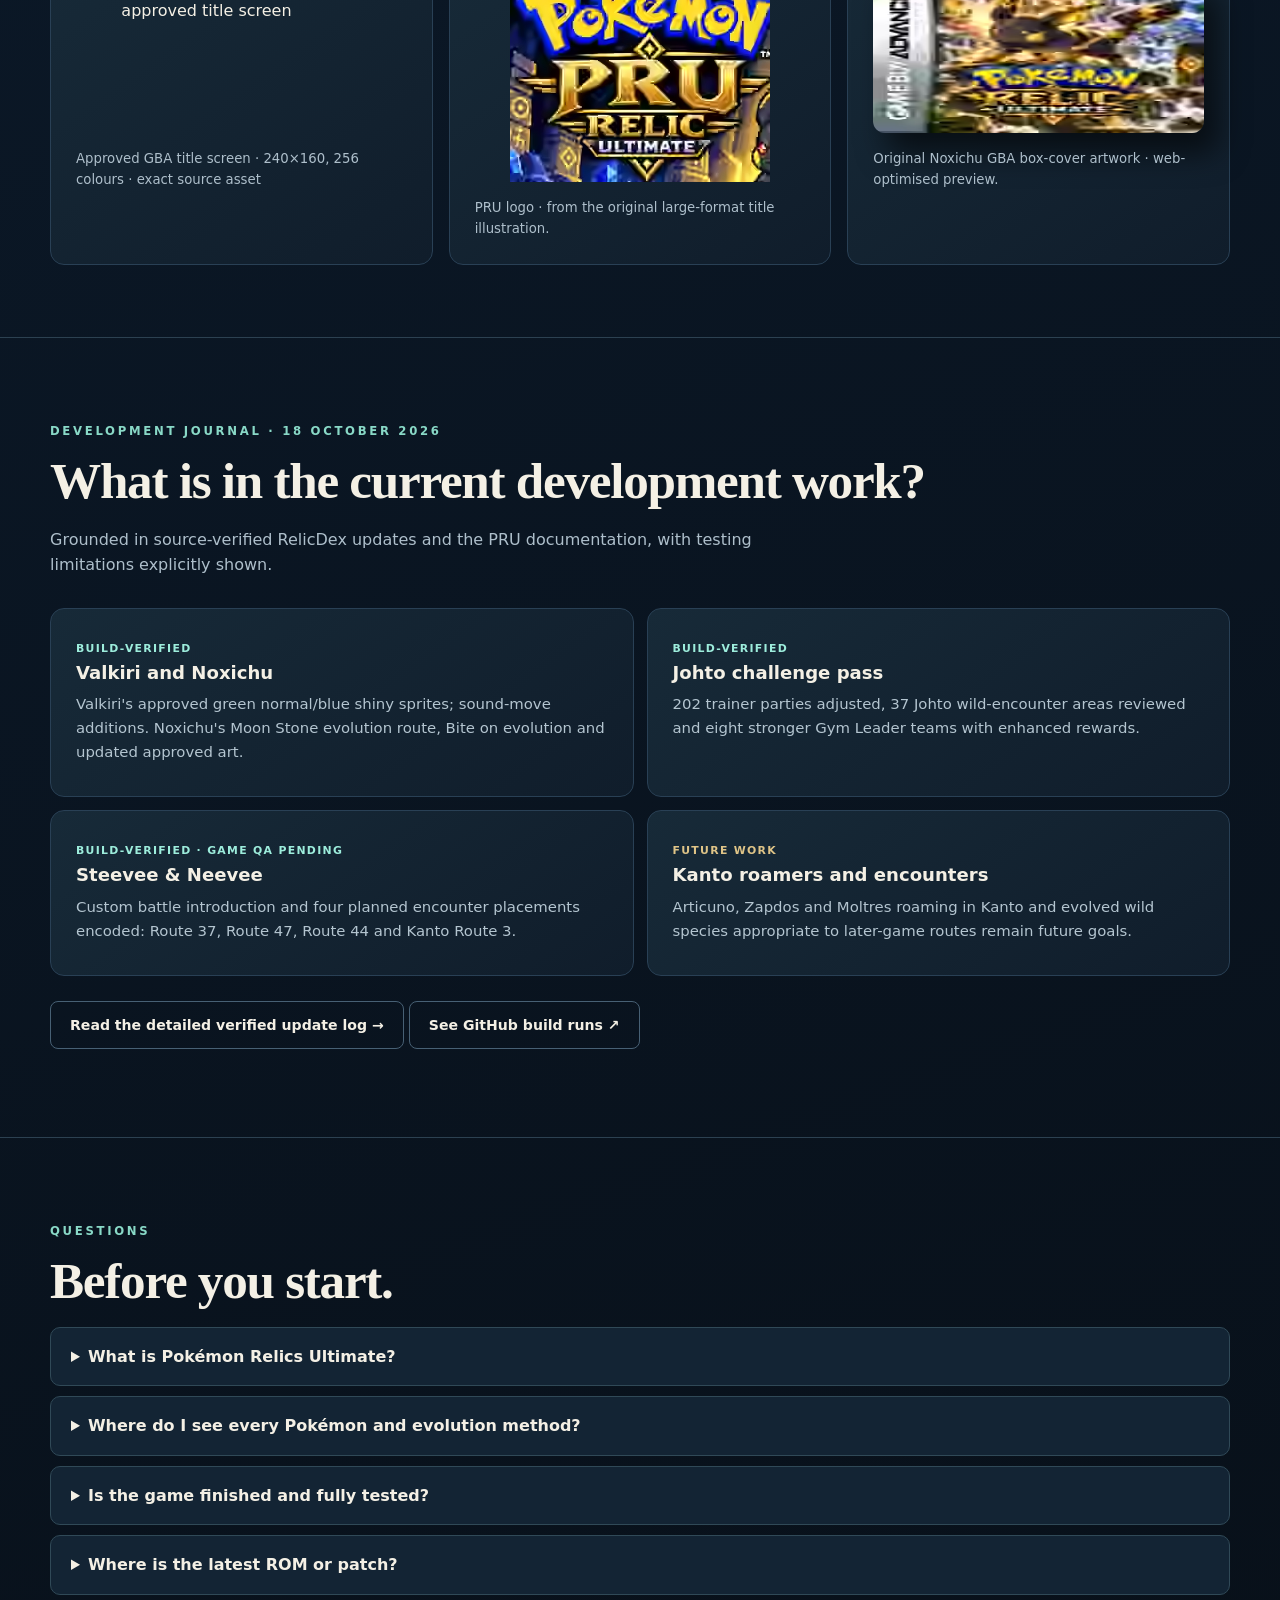
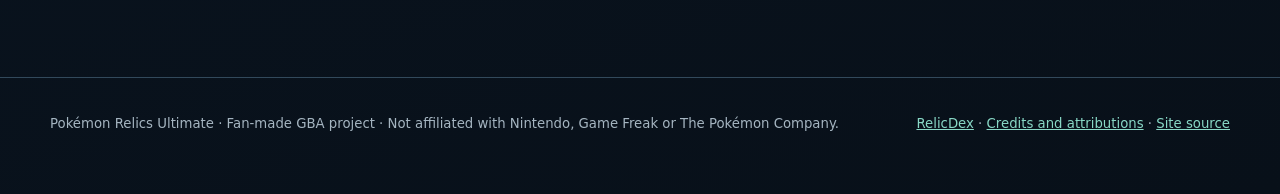
==== commit b914c7ba: "feat(pru-site): display original PRU title logo artwork alongside GBA box cover" ====
--- a/site/pru/index.html
+++ b/site/pru/index.html
@@ -12,7 +12,7 @@
 <article class="panel"><div class="iconic">◈</div><h3>Custom artwork</h3><p>Approved PRL/PRU sprites, title artwork and signature encounters give Relic Pokémon a distinct look.</p></article>
 </div><div class="aside"><strong>Development note:</strong> Some features are source/build-verified but still awaiting full playthrough testing. Planned Kanto roaming birds and further late-game encounter tuning are not presented as finished.</div></div></section>
 <section class="section divider" id="pokemon"><div class="container"><p class="eyebrow">Meet the Relics</p><h2>More than a new colour palette.</h2><p class="intro">A few of the Pokémon you can look up in the complete RelicDex. Species cards use the actual locally bundled artwork rather than external placeholders.</p><div id="relic-gallery" class="dex-shelf" aria-live="polite"><div class="panel">Loading verified RelicDex artwork…</div></div><p style="margin-top:26px"><a class="btn secondary" href="../">Browse all 444 entries →</a></p></div></section>
-<section class="section divider" id="gallery"><div class="container"><p class="eyebrow">Artwork &amp; media</p><h2>A world beneath the surface.</h2><p class="intro">Explore the approved in-game Noxichu cave title artwork alongside the original Noxichu GBA box-cover illustration from the PRU artwork collection.</p><div class="gallery"><figure class="panel"><img src="media/title-screen.png" alt="Pokémon Relics Ultimate approved title screen" width="240" height="160"><figcaption>Approved GBA title screen · 240×160, 256 colours · exact source asset</figcaption></figure><figure class="panel"><img src="media/box-art.avif" width="160" height="160" style="width:100%;max-width:360px;border-radius:12px;box-shadow:14px 20px 30px #0009;image-rendering:auto" alt="Original high-resolution Noxichu Pokémon Relics Ultimate GBA box-cover art, web-optimised"><figcaption>Original Noxichu GBA box-cover artwork · web-optimised preview.</figcaption></figure></div></div></section>
+<section class="section divider" id="gallery"><div class="container"><p class="eyebrow">Artwork &amp; media</p><h2>A world beneath the surface.</h2><p class="intro">The approved title screen, original promotional logo and Noxichu GBA box-cover artwork, using the game's existing designs.</p><div class="gallery"><figure class="panel"><img src="media/title-screen.png" alt="Pokémon Relics Ultimate approved title screen" width="240" height="160"><figcaption>Approved GBA title screen · 240×160, 256 colours · exact source asset</figcaption></figure><figure class="panel"><img src="media/pru-logo.avif" width="260" height="209" style="image-rendering:auto" alt="Original Pokémon PRU Relic Ultimate logo extracted from the approved promotional title artwork"><figcaption>PRU logo · from the original large-format title illustration.</figcaption></figure><figure class="panel"><img src="media/box-art.avif" width="160" height="160" style="width:100%;max-width:360px;border-radius:12px;box-shadow:14px 20px 30px #0009;image-rendering:auto" alt="Original high-resolution Noxichu Pokémon Relics Ultimate GBA box-cover art, web-optimised"><figcaption>Original Noxichu GBA box-cover artwork · web-optimised preview.</figcaption></figure></div></div></section>
 <section class="section divider" id="updates"><div class="container"><p class="eyebrow">Development journal · 18 October 2026</p><h2>What is in the current development work?</h2><p class="intro">Grounded in source-verified RelicDex updates and the PRU documentation, with testing limitations explicitly shown.</p><div class="timeline">
 <article class="panel"><span class="status">Build-verified</span><h3>Valkiri and Noxichu</h3><p>Valkiri's approved green normal/blue shiny sprites; sound-move additions. Noxichu's Moon Stone evolution route, Bite on evolution and updated approved art.</p></article>
 <article class="panel"><span class="status">Build-verified</span><h3>Johto challenge pass</h3><p>202 trainer parties adjusted, 37 Johto wild-encounter areas reviewed and eight stronger Gym Leader teams with enhanced rewards.</p></article>
--- a/site/pru/styles.css
+++ b/site/pru/styles.css
@@ -8,7 +8,7 @@
 section{scroll-margin-top:88px}.section{padding:72px 0}.section h2{font-family:Georgia,Cambria,serif;font-size:clamp(2rem,4vw,3.2rem);letter-spacing:-.025em;line-height:1.14;margin:.5rem 0 1rem}.intro{max-width:760px;color:var(--muted);margin-bottom:30px}.divider{border-top:1px solid #2c4151}.grid-3{display:grid;grid-template-columns:repeat(3,minmax(0,1fr));gap:16px}.grid-2{display:grid;grid-template-columns:repeat(2,minmax(0,1fr));gap:18px}.panel{background:linear-gradient(145deg,#172a38,#101d2b);border:1px solid var(--line);border-radius:14px;padding:25px}.panel .num{font:700 1.6rem Georgia,serif;color:var(--gold)}.panel h3{font-size:1.13rem;line-height:1.35;margin:.8rem 0 .5rem}.panel p{color:#b4c5d0;margin:.4rem 0}.iconic{font-size:1.6rem;color:var(--gold)}.aside{border-left:3px solid var(--gold);padding:16px 22px;margin-top:20px;background:#dcb86211;color:#d3d3ca;border-radius:0 10px 10px 0}
 .feature-split{display:grid;grid-template-columns:1fr 1fr;gap:35px;align-items:center}.quote-art{position:relative;border:1px solid #415565;border-radius:15px;overflow:hidden;background:#09131b}.quote-art img{width:100%;display:block;image-rendering:pixelated}.quote-art .caption{padding:13px 18px;font-size:.82rem;color:#aebfcb;background:#0c1b29}.chips{display:flex;gap:8px;flex-wrap:wrap;margin-top:16px}.chip{font-size:.72rem;text-transform:uppercase;letter-spacing:.09em;font-weight:800;color:#d4e4e5;border:1px solid #476373;padding:5px 10px;border-radius:30px}
 .dex-shelf{display:grid;grid-template-columns:repeat(4,minmax(0,1fr));gap:14px}.monster{background:#101e2c;border:1px solid #2b4653;border-radius:13px;padding:15px;text-align:center;text-decoration:none;transition:transform .2s,border-color .2s}.monster:hover{transform:translateY(-4px);border-color:#bd9d68}.monster img{width:120px;height:120px;max-width:100%;object-fit:contain;image-rendering:pixelated;filter:drop-shadow(0 10px 12px #0007)}.monster strong{display:block;margin-top:8px;color:var(--ink)}.monster small{display:block;color:#a6bdc8}.monster .types{display:block;color:var(--gold);font-size:.77rem}
-.gallery{display:grid;grid-template-columns:1.4fr .9fr;gap:20px;align-items:stretch}.gallery .panel{min-width:0}.gallery figure{margin:0}.gallery img{max-width:100%;display:block;margin:auto;image-rendering:pixelated}.gallery figcaption{color:#aebfcb;font-size:.83rem;padding-top:15px}.gamebox{width:min(265px,87%);margin:3px auto 17px;border-radius:11px 18px 18px 11px;background:#152332;border:7px solid #ac8c55;box-shadow:18px 25px 28px #0009, inset 7px 0 10px #0006;overflow:hidden;position:relative;aspect-ratio:2/3;display:flex;flex-direction:column}.gamebox:before{content:"GAME BOY ADVANCE";background:#bdab7c;color:#1e2432;letter-spacing:.17em;font-weight:900;font-size:.59rem;padding:7px;text-align:center}.gamebox img{object-fit:cover;width:100%;height:100%;flex:1;min-height:0}.gamebox:after{content:"POKÉMON RELICS ULTIMATE";display:block;background:#c7af75;color:#1b2630;text-align:center;font-size:.58rem;font-weight:900;letter-spacing:.1em;padding:6px}
+.gallery{display:grid;grid-template-columns:repeat(3,minmax(0,1fr));gap:16px;align-items:stretch}.gallery .panel{min-width:0}.gallery figure{margin:0}.gallery img{max-width:100%;display:block;margin:auto;image-rendering:pixelated}.gallery figcaption{color:#aebfcb;font-size:.83rem;padding-top:15px}.gamebox{width:min(265px,87%);margin:3px auto 17px;border-radius:11px 18px 18px 11px;background:#152332;border:7px solid #ac8c55;box-shadow:18px 25px 28px #0009, inset 7px 0 10px #0006;overflow:hidden;position:relative;aspect-ratio:2/3;display:flex;flex-direction:column}.gamebox:before{content:"GAME BOY ADVANCE";background:#bdab7c;color:#1e2432;letter-spacing:.17em;font-weight:900;font-size:.59rem;padding:7px;text-align:center}.gamebox img{object-fit:cover;width:100%;height:100%;flex:1;min-height:0}.gamebox:after{content:"POKÉMON RELICS ULTIMATE";display:block;background:#c7af75;color:#1b2630;text-align:center;font-size:.58rem;font-weight:900;letter-spacing:.1em;padding:6px}
 .timeline{display:grid;grid-template-columns:repeat(2,minmax(0,1fr));gap:13px}.timeline .panel h3{margin:.1rem 0 .5rem}.status{display:inline-block;color:#9deddc;font-size:.68rem;letter-spacing:.12em;text-transform:uppercase;font-weight:900}.status.plan{color:#dfc487}.timeline p{font-size:.93rem}.smaller{font-size:.9rem;color:#aebfcb}.faq details{background:#132434;border:1px solid #304957;border-radius:10px;margin-bottom:10px;padding:16px 20px}.faq summary{cursor:pointer;font-weight:750}.faq details p{color:#bac8d0;margin-bottom:0}.footer{border-top:1px solid #32495b;padding:35px 0 60px;color:#a5b5c1;font-size:.83rem}.footer a{color:var(--teal)}.footer-row{display:flex;justify-content:space-between;flex-wrap:wrap;gap:20px}
 @media(max-width:940px){.nav{gap:.6rem 1rem}.hero-grid{gap:30px}.hero{padding-top:54px}.grid-3{grid-template-columns:repeat(2,1fr)}}
 @media(max-width:700px){.mast>.container{min-height:69px;flex-wrap:wrap;gap:.5rem;padding:12px 0}.brand{width:100%;justify-content:center}.nav{justify-content:center}.nav a{font-size:.75rem}.hero-grid,.feature-split,.gallery,.grid-2{grid-template-columns:1fr}.hero-grid .art-frame{max-width:560px;margin:26px auto 0}.hero{padding:48px 0}.hero h1{font-size:3.2rem}.metric-bar{grid-template-columns:repeat(2,1fr)}.grid-3,.timeline{grid-template-columns:1fr}.dex-shelf{grid-template-columns:repeat(2,minmax(0,1fr))}.section{padding:48px 0}.container{width:min(100% - 26px,1180px)}.panel{padding:20px}}
